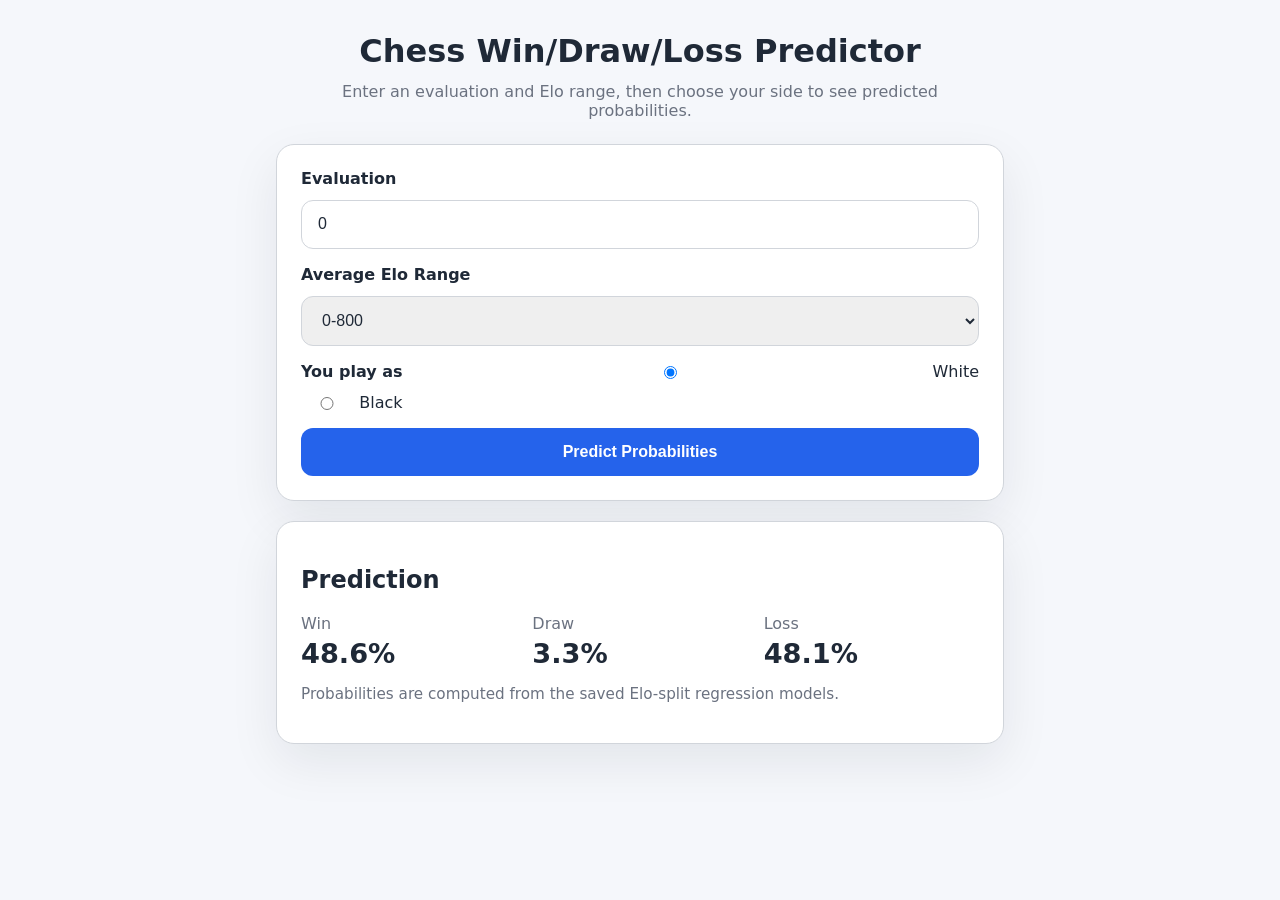
==== index.html @ fa2e3e4e "Initial upload Contains code to build the model, but not the datasets referenced in FilterGames and " ====
<!DOCTYPE html>
<html lang="en">
<head>
  <meta charset="UTF-8" />
  <meta name="viewport" content="width=device-width, initial-scale=1.0" />
  <title>Chess Win/Draw/Loss Predictor</title>
  <link rel="stylesheet" href="styles.css" />
</head>
<body>
  <div class="container">
    <header>
      <h1>Chess Win/Draw/Loss Predictor</h1>
      <p>Enter an evaluation and Elo range, then choose your side to see predicted probabilities.</p>
    </header>

    <section class="card">
      <div class="field-row">
        <label for="evalInput">Evaluation</label>
        <input id="evalInput" type="number" step="0.1" min="-20" max="20" value="0" />
      </div>

      <div class="field-row">
        <label for="eloRange">Average Elo Range</label>
        <select id="eloRange"></select>
      </div>

      <div class="field-row radio-row">
        <span>You play as</span>
        <label><input type="radio" name="color" value="white" checked /> White</label>
        <label><input type="radio" name="color" value="black" /> Black</label>
      </div>

      <button id="predictButton">Predict Probabilities</button>
    </section>

    <section class="card result-card">
      <h2>Prediction</h2>
      <div class="result-grid">
        <div>
          <span class="label">Win</span>
          <span id="winProb" class="value">--</span>
        </div>
        <div>
          <span class="label">Draw</span>
          <span id="drawProb" class="value">--</span>
        </div>
        <div>
          <span class="label">Loss</span>
          <span id="lossProb" class="value">--</span>
        </div>
      </div>
      <p class="note">Probabilities are computed from the saved Elo-split regression models.</p>
    </section>
  </div>

  <script src="app.js"></script>
</body>
</html>
---- styles.css ----
:root {
  --bg: #f5f7fb;
  --card: #ffffff;
  --text: #1f2937;
  --muted: #6b7280;
  --border: #d1d5db;
  --accent: #2563eb;
  --accent-dark: #1d4ed8;
}

* {
  box-sizing: border-box;
}

body {
  margin: 0;
  font-family: Inter, system-ui, -apple-system, BlinkMacSystemFont, 'Segoe UI', sans-serif;
  background: var(--bg);
  color: var(--text);
}

.container {
  max-width: 760px;
  margin: 2rem auto;
  padding: 0 1rem;
}

header {
  text-align: center;
  margin-bottom: 1.5rem;
}

header h1 {
  margin: 0;
  font-size: clamp(2rem, 2.5vw, 2.6rem);
}

header p {
  margin: 0.75rem auto 0;
  color: var(--muted);
  max-width: 640px;
}

.card {
  background: var(--card);
  border: 1px solid var(--border);
  border-radius: 18px;
  padding: 1.5rem;
  margin-bottom: 1.25rem;
  box-shadow: 0 18px 50px rgba(15, 23, 42, 0.08);
}

.field-row {
  display: grid;
  gap: 0.75rem;
  margin-bottom: 1rem;
}

.field-row label,
.field-row span {
  font-weight: 600;
}

.field-row input,
.field-row select {
  width: 100%;
  border: 1px solid var(--border);
  border-radius: 12px;
  padding: 0.9rem 1rem;
  font-size: 1rem;
  color: var(--text);
}

.radio-row {
  grid-template-columns: max-content 1fr;
  align-items: center;
}

.radio-row label {
  display: inline-flex;
  align-items: center;
  gap: 0.5rem;
  font-weight: 500;
}

button {
  width: 100%;
  background: var(--accent);
  color: white;
  border: none;
  border-radius: 12px;
  padding: 0.95rem 1rem;
  font-size: 1rem;
  font-weight: 700;
  cursor: pointer;
  transition: background 0.25s ease;
}

button:hover {
  background: var(--accent-dark);
}

.result-grid {
  display: grid;
  gap: 1rem;
  grid-template-columns: repeat(3, minmax(0, 1fr));
}

.label {
  display: block;
  color: var(--muted);
  margin-bottom: 0.35rem;
}

.value {
  display: block;
  font-size: 1.7rem;
  font-weight: 700;
}

.note {
  margin-top: 1rem;
  color: var(--muted);
  font-size: 0.95rem;
}

@media (max-width: 640px) {
  .result-grid {
    grid-template-columns: 1fr;
  }
}
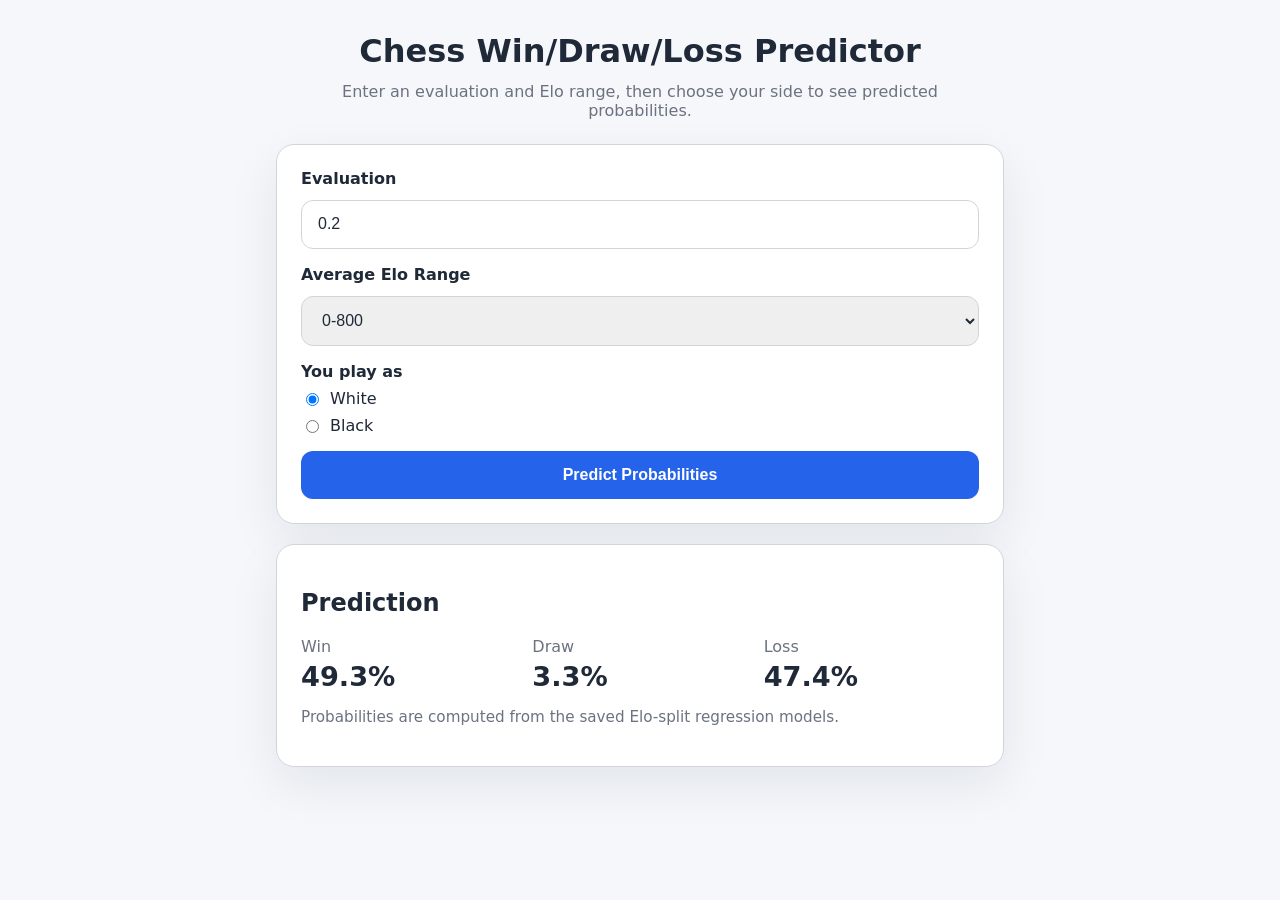
==== commit 5be05676: "Fixed bug where eval initially displays on-screen as 0 instead of 0.2" ====
--- a/index.html
+++ b/index.html
@@ -16,7 +16,7 @@
     <section class="card">
       <div class="field-row">
         <label for="evalInput">Evaluation</label>
-        <input id="evalInput" type="number" step="0.1" min="-20" max="20" value="0" />
+        <input id="evalInput" type="number" step="0.1" min="-20" max="20" value="0.2" />
       </div>
 
       <div class="field-row">
--- a/styles.css
+++ b/styles.css
@@ -72,8 +72,10 @@
 }
 
 .radio-row {
-  grid-template-columns: max-content 1fr;
-  align-items: center;
+  display: flex;
+  flex-direction: column;
+  align-items: flex-start;
+  gap: 0.5rem;
 }
 
 .radio-row label {
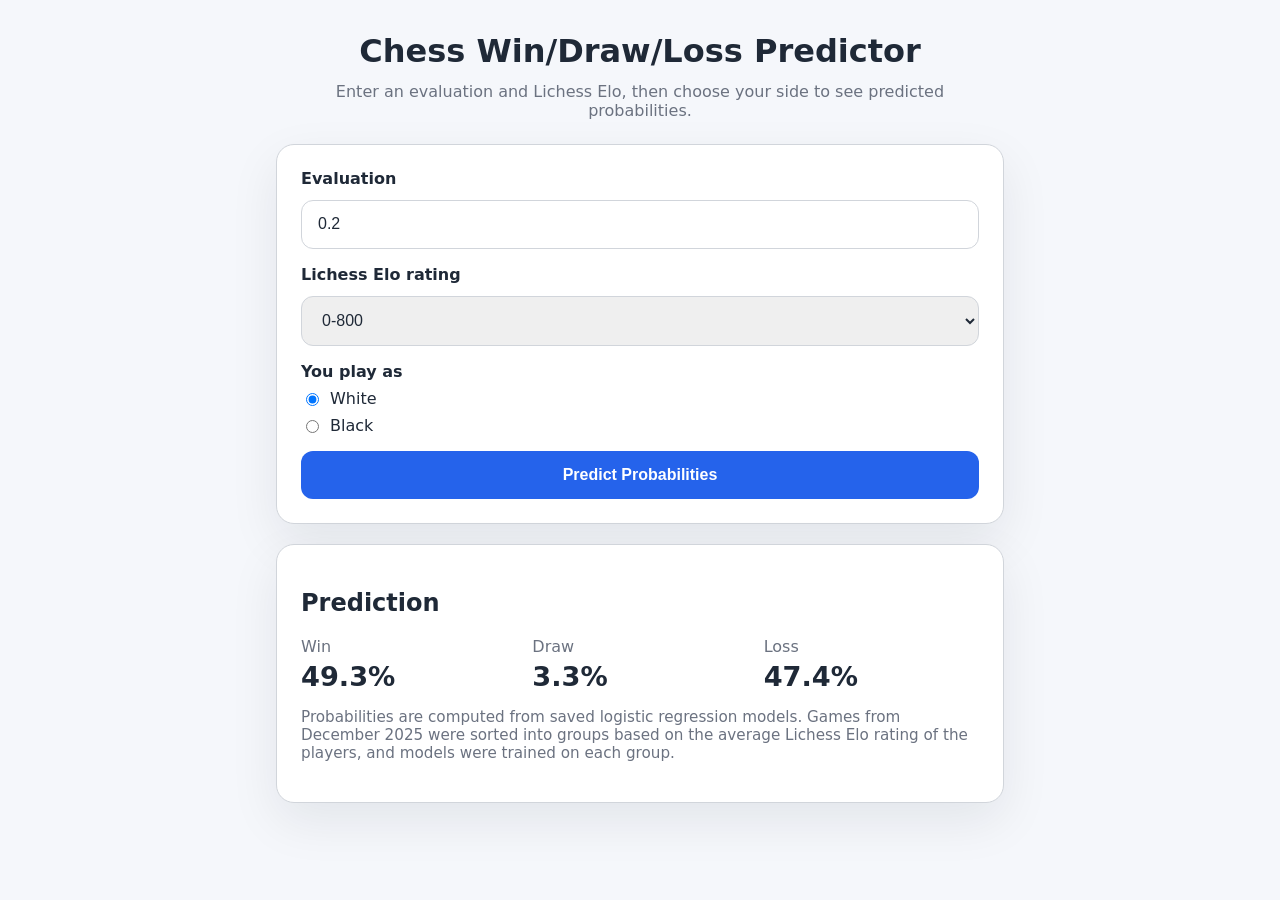
==== commit 5b293d8d: "Edited descriptive text" ====
--- a/index.html
+++ b/index.html
@@ -10,7 +10,7 @@
   <div class="container">
     <header>
       <h1>Chess Win/Draw/Loss Predictor</h1>
-      <p>Enter an evaluation and Elo range, then choose your side to see predicted probabilities.</p>
+      <p>Enter an evaluation and Lichess Elo, then choose your side to see predicted probabilities.</p>
     </header>
 
     <section class="card">
@@ -20,7 +20,7 @@
       </div>
 
       <div class="field-row">
-        <label for="eloRange">Average Elo Range</label>
+        <label for="eloRange">Lichess Elo rating</label>
         <select id="eloRange"></select>
       </div>
 
@@ -49,7 +49,7 @@
           <span id="lossProb" class="value">--</span>
         </div>
       </div>
-      <p class="note">Probabilities are computed from the saved Elo-split regression models.</p>
+      <p class="note">Probabilities are computed from saved logistic regression models. Games from December 2025 were sorted into groups based on the average Lichess Elo rating of the players, and models were trained on each group.</p>
     </section>
   </div>
 
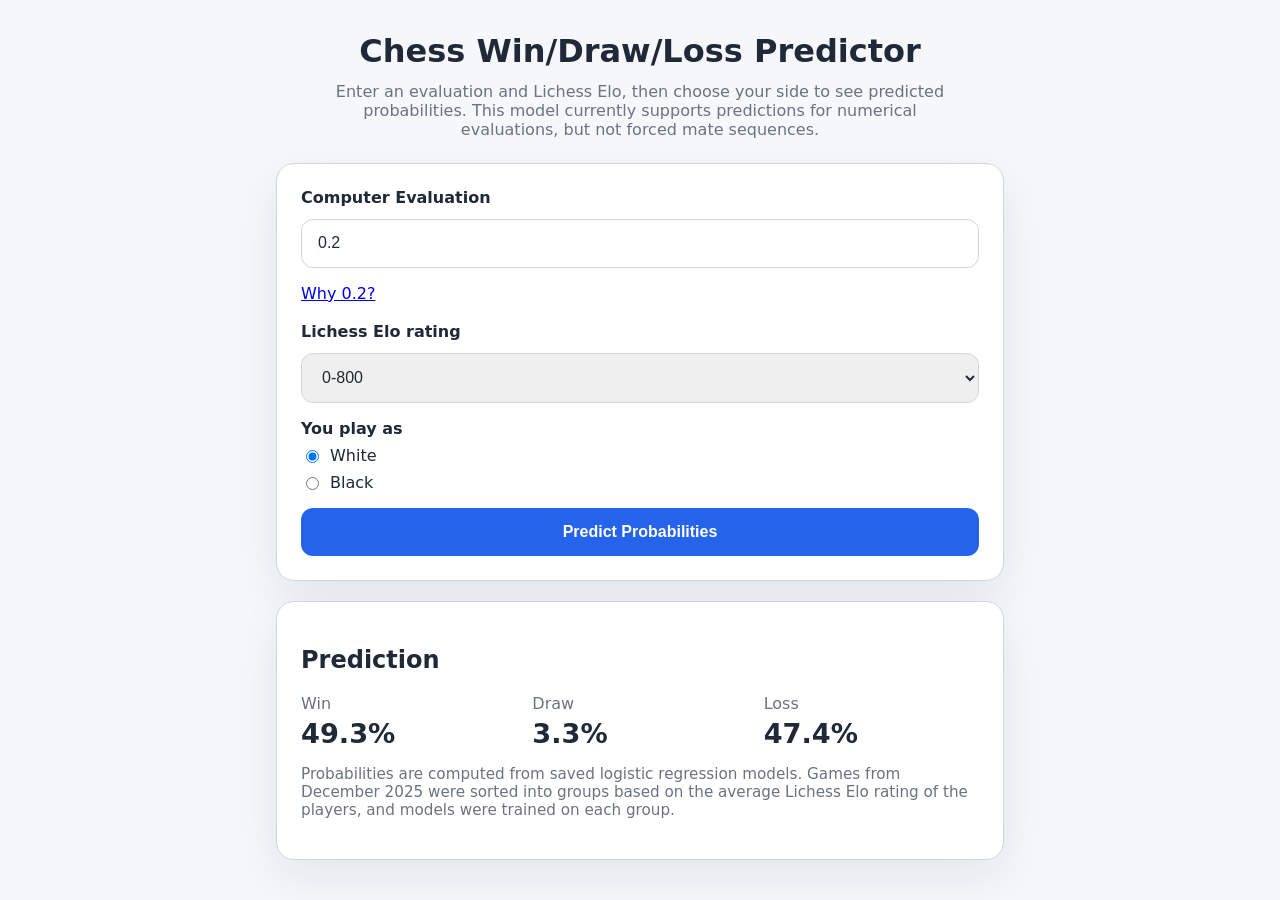
==== commit 95a94155: "Added popup to explain starting value of 0.2 and clarified other wording" ====
--- a/index.html
+++ b/index.html
@@ -10,14 +10,15 @@
   <div class="container">
     <header>
       <h1>Chess Win/Draw/Loss Predictor</h1>
-      <p>Enter an evaluation and Lichess Elo, then choose your side to see predicted probabilities.</p>
+      <p>Enter an evaluation and Lichess Elo, then choose your side to see predicted probabilities. This model currently supports predictions for numerical evaluations, but not forced mate sequences.</p>
     </header>
 
     <section class="card">
       <div class="field-row">
-        <label for="evalInput">Evaluation</label>
+        <label for="evalInput">Computer Evaluation</label>
         <input id="evalInput" type="number" step="0.1" min="-20" max="20" value="0.2" />
       </div>
+      <a href="#" onclick="alert('At the start of the game, the player with the white pieces has a slight advantage. The starting value has been set to 0.2, the Stockfish evaluation for the starting position.')">Why 0.2?</a><br><br>
 
       <div class="field-row">
         <label for="eloRange">Lichess Elo rating</label>
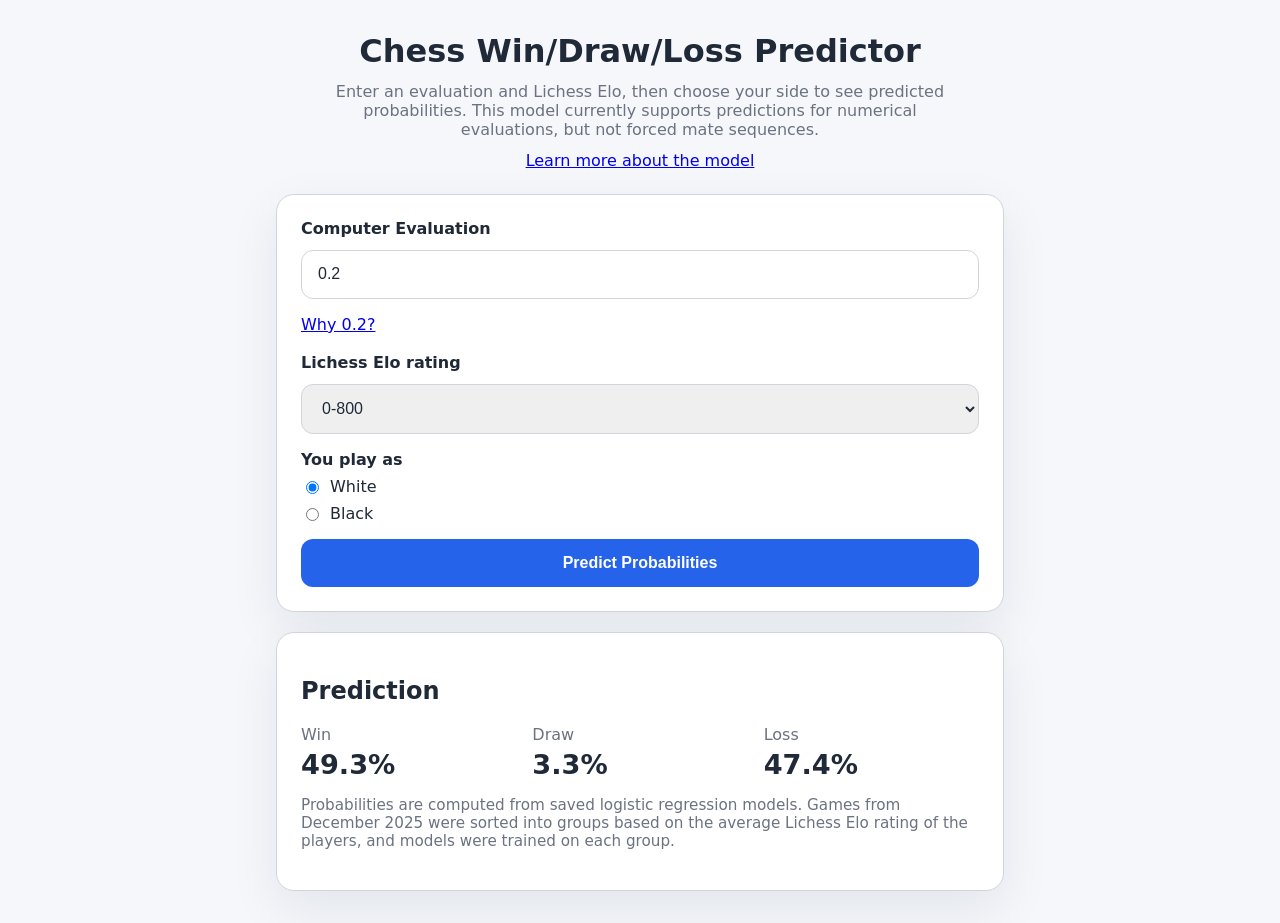
==== commit 12ac875b: "Added "About the model" page" ====
--- a/index.html
+++ b/index.html
@@ -11,6 +11,7 @@
     <header>
       <h1>Chess Win/Draw/Loss Predictor</h1>
       <p>Enter an evaluation and Lichess Elo, then choose your side to see predicted probabilities. This model currently supports predictions for numerical evaluations, but not forced mate sequences.</p>
+      <p><a href="model.html">Learn more about the model</a></p>
     </header>
 
     <section class="card">
